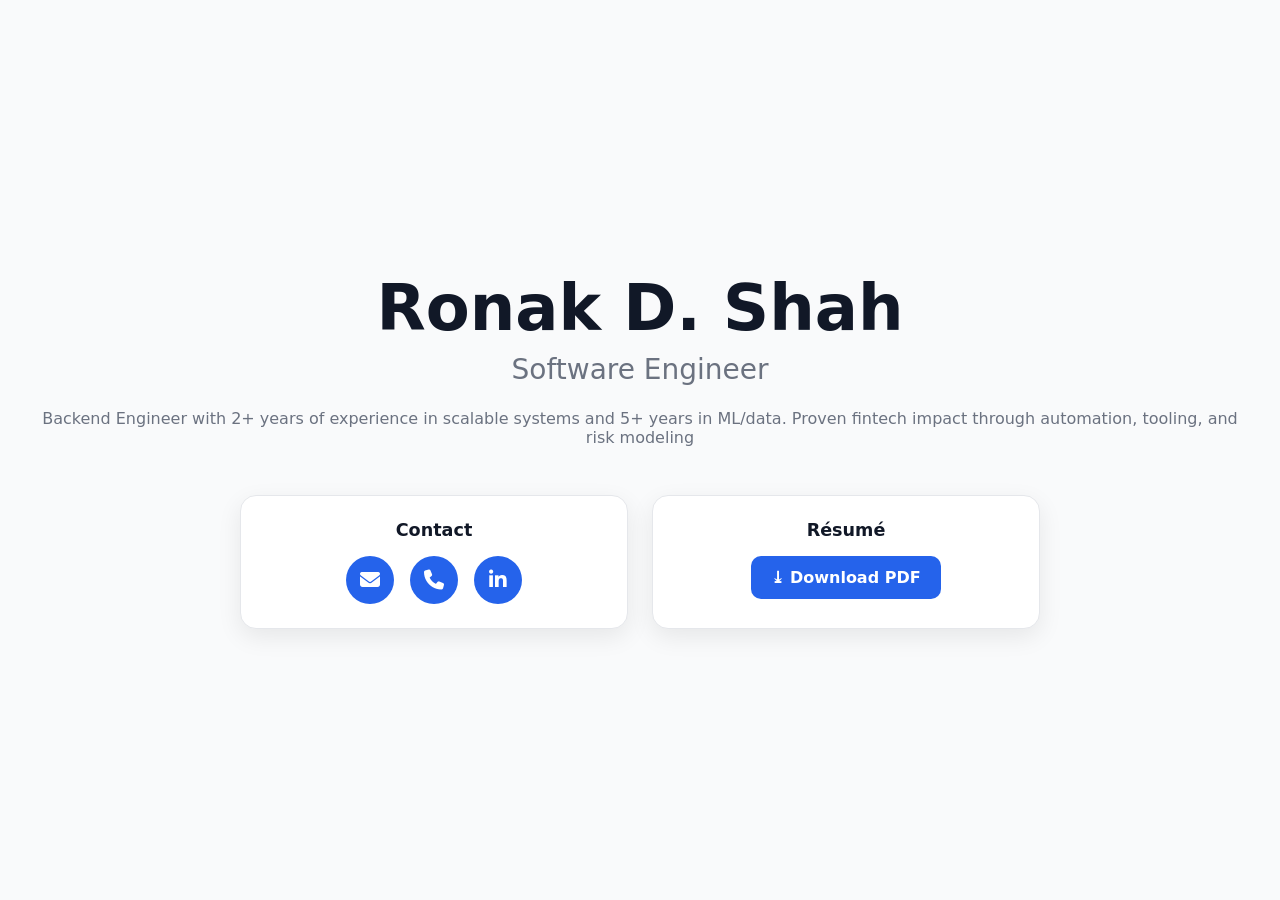
==== index.html @ 177dc6f0 "using google doc link" ====
<!doctype html>
<html lang="en">

<head>
  <meta charset="utf-8" />
  <meta name="viewport" content="width=device-width, initial-scale=1" />
  <title>Resume Splash</title>
  <style>
    :root {
      --bg: #f9fafb;
      --card: #ffffff;
      --text: #111827;
      --muted: #6b7280;
      --accent: #2563eb;
      --shadow: 0 8px 24px rgba(0, 0, 0, 0.08);
      --radius: 16px;
    }

    * {
      box-sizing: border-box;
    }

    html,
    body {
      margin: 0;
      height: 100%;
      font-family: system-ui, -apple-system, Segoe UI, Roboto, Helvetica, Arial, sans-serif;
      color: var(--text);
      background: var(--bg);
    }

    /* HERO SECTION */
    .hero {
      min-height: 100vh;
      display: flex;
      flex-direction: column;
      justify-content: center;
      align-items: center;
      text-align: center;
      padding: 2rem;
      gap: 2rem;
    }

    .hero h1 {
      font-size: clamp(2.5rem, 6vw, 4rem);
      font-weight: 700;
      margin: 0;
    }

    .hero h2 {
      font-size: clamp(1.25rem, 3vw, 1.75rem);
      font-weight: 500;
      color: var(--muted);
      margin-top: 0.5rem;
    }

    .hero p {
      margin-top: 1rem;
      color: var(--muted);
      font-size: 1rem;
    }

    /* BUTTONS ROW */
    .buttons {
      display: flex;
      gap: 1rem;
      flex-wrap: wrap;
      justify-content: center;
    }

    .button {
      display: inline-block;
      padding: 0.75rem 1.25rem;
      border: 2px solid var(--accent);
      border-radius: 12px;
      text-decoration: none;
      color: var(--accent);
      font-weight: 600;
      transition: all 0.2s ease;
    }

    .button:hover {
      background: var(--accent);
      color: #fff;
      transform: translateY(-2px);
      box-shadow: var(--shadow);
    }

    /* CONTACT + RESUME BOXES */
    .bottom-row {
      display: flex;
      flex-wrap: wrap;
      justify-content: center;
      gap: 1.5rem;
      max-width: 800px;
      width: 100%;
    }

    .card {
      background: var(--card);
      border: 1px solid #e5e7eb;
      border-radius: var(--radius);
      box-shadow: var(--shadow);
      padding: 1.5rem 2rem;
      flex: 1 1 300px;
      text-align: left;
    }

    .card h3 {
      margin-top: 0;
      font-size: 1.1rem;
    }

    .list {
      list-style: none;
      padding: 0;
      margin: 0;
    }

    .list li {
      margin: 0.5rem 0;
      color: var(--text);
    }

    .btn {
      display: inline-block;
      padding: 0.75rem 1.25rem;
      border-radius: 10px;
      background: var(--accent);
      color: #fff;
      font-weight: 600;
      text-decoration: none;
      text-align: center;
      transition: opacity 0.2s ease;
    }

    .btn:hover {
      opacity: 0.9;
    }

    .card {
      background: var(--card);
      border: 1px solid #e5e7eb;
      border-radius: var(--radius);
      box-shadow: var(--shadow);
      padding: 1.5rem 2rem;
      flex: 1 1 300px;
      text-align: left;
    }

    .card h3 {
      margin-top: 0;
      font-size: 1.1rem;
      margin-bottom: 1rem;
    }

    /* icon row */
    .contact-icons {
      display: flex;
      gap: 1rem;
      align-items: center;
      justify-content: center;
      flex-wrap: wrap;
    }

    .icon-circle {
      display: inline-flex;
      align-items: center;
      justify-content: center;
      width: 48px;
      height: 48px;
      border-radius: 50%;
      background: var(--accent);
      color: #fff;
      font-size: 1.25rem;
      text-decoration: none;
      transition: transform 0.2s ease, opacity 0.2s ease;
    }

    .icon-circle:hover {
      transform: translateY(-2px);
      opacity: 0.9;
    }
  </style>
  <link rel="stylesheet" href="https://cdnjs.cloudflare.com/ajax/libs/font-awesome/6.5.0/css/all.min.css" />

</head>

<body>
  <main class="hero">
    <!-- Name and Title -->
    <div>
      <h1>Ronak D. Shah</h1>
      <h2>Software Engineer</h2>
      <p>Backend Engineer with 2+ years of experience in scalable systems and 5+ years in ML/data. Proven fintech impact
        through automation, tooling, and risk modeling</p>
    </div>

    <!-- Contact + Resume inline -->
    <div class="bottom-row">
      <div class="card" style="text-align:center;">
        <h3>Contact</h3>
        <div class="contact-icons">
          <a href="mailto:ronakshah@duck.com" class="icon-circle" aria-label="Email">
            <i class="fas fa-envelope"></i>
          </a>
          <a href="tel:+14124471666" class="icon-circle" aria-label="Phone">
            <i class="fas fa-phone"></i>
          </a>
          <a href="https://linkedin.com/in/ronakshah52" class="icon-circle" aria-label="LinkedIn" target="_blank"
            rel="noreferrer">
            <i class="fab fa-linkedin-in"></i>
          </a>
        </div>
      </div>


      <div class="card" style="text-align:center;">
        <h3>Résumé</h3>
        <a href="https://docs.google.com/document/d/197DAX5WGEuxg_LhS0zu-SNIySroV_QUOS5OTQTbow-k/export?format=pdf" class="btn" download="Ro_Resume.pdf">⤓ Download PDF</a>
      </div>
    </div>
  </main>
</body>

</html>
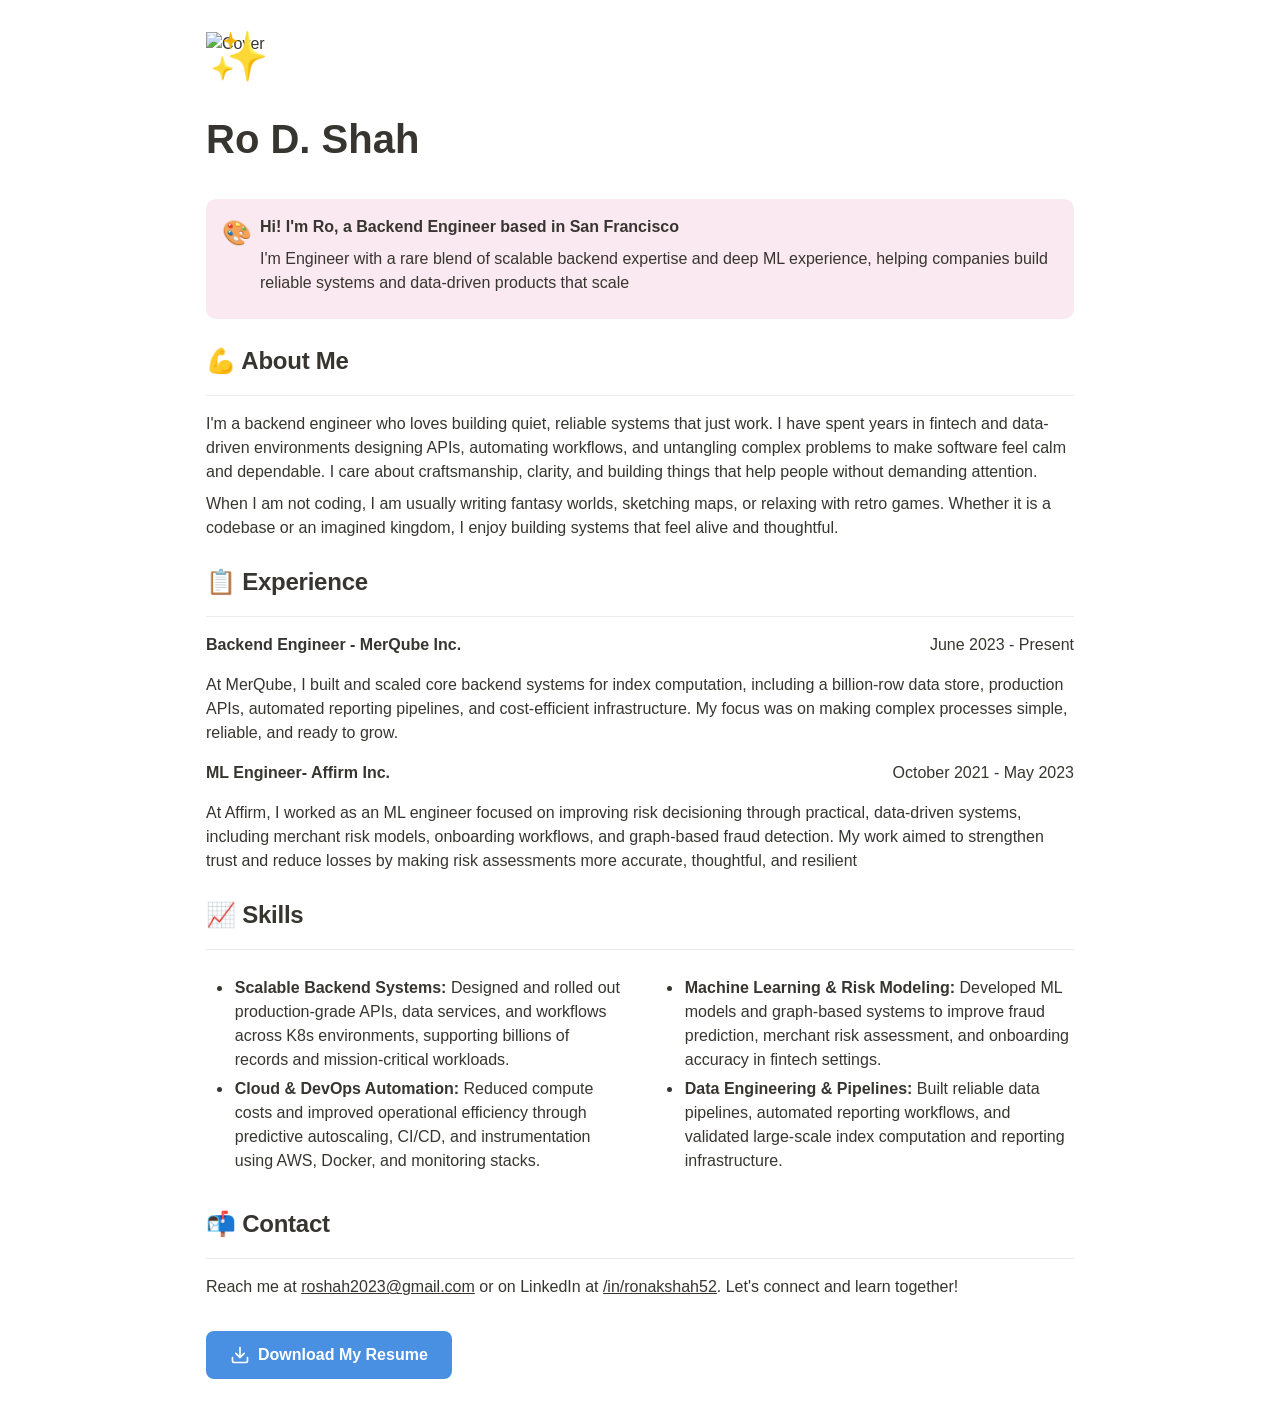
==== commit 489f9410: "update to portfolio website" ====
--- a/index.html
+++ b/index.html
@@ -1,226 +1,236 @@
-<!doctype html>
+<!DOCTYPE html>
 <html lang="en">
-
 <head>
-  <meta charset="utf-8" />
-  <meta name="viewport" content="width=device-width, initial-scale=1" />
-  <title>Resume Splash</title>
-  <style>
-    :root {
-      --bg: #f9fafb;
-      --card: #ffffff;
-      --text: #111827;
-      --muted: #6b7280;
-      --accent: #2563eb;
-      --shadow: 0 8px 24px rgba(0, 0, 0, 0.08);
-      --radius: 16px;
-    }
-
-    * {
-      box-sizing: border-box;
-    }
-
-    html,
-    body {
-      margin: 0;
-      height: 100%;
-      font-family: system-ui, -apple-system, Segoe UI, Roboto, Helvetica, Arial, sans-serif;
-      color: var(--text);
-      background: var(--bg);
-    }
-
-    /* HERO SECTION */
-    .hero {
-      min-height: 100vh;
-      display: flex;
-      flex-direction: column;
-      justify-content: center;
-      align-items: center;
-      text-align: center;
-      padding: 2rem;
-      gap: 2rem;
-    }
-
-    .hero h1 {
-      font-size: clamp(2.5rem, 6vw, 4rem);
-      font-weight: 700;
-      margin: 0;
-    }
-
-    .hero h2 {
-      font-size: clamp(1.25rem, 3vw, 1.75rem);
-      font-weight: 500;
-      color: var(--muted);
-      margin-top: 0.5rem;
-    }
-
-    .hero p {
-      margin-top: 1rem;
-      color: var(--muted);
-      font-size: 1rem;
-    }
-
-    /* BUTTONS ROW */
-    .buttons {
-      display: flex;
-      gap: 1rem;
-      flex-wrap: wrap;
-      justify-content: center;
-    }
-
-    .button {
-      display: inline-block;
-      padding: 0.75rem 1.25rem;
-      border: 2px solid var(--accent);
-      border-radius: 12px;
-      text-decoration: none;
-      color: var(--accent);
-      font-weight: 600;
-      transition: all 0.2s ease;
-    }
-
-    .button:hover {
-      background: var(--accent);
-      color: #fff;
-      transform: translateY(-2px);
-      box-shadow: var(--shadow);
-    }
-
-    /* CONTACT + RESUME BOXES */
-    .bottom-row {
-      display: flex;
-      flex-wrap: wrap;
-      justify-content: center;
-      gap: 1.5rem;
-      max-width: 800px;
-      width: 100%;
-    }
-
-    .card {
-      background: var(--card);
-      border: 1px solid #e5e7eb;
-      border-radius: var(--radius);
-      box-shadow: var(--shadow);
-      padding: 1.5rem 2rem;
-      flex: 1 1 300px;
-      text-align: left;
-    }
-
-    .card h3 {
-      margin-top: 0;
-      font-size: 1.1rem;
-    }
-
-    .list {
-      list-style: none;
-      padding: 0;
-      margin: 0;
-    }
-
-    .list li {
-      margin: 0.5rem 0;
-      color: var(--text);
-    }
-
-    .btn {
-      display: inline-block;
-      padding: 0.75rem 1.25rem;
-      border-radius: 10px;
-      background: var(--accent);
-      color: #fff;
-      font-weight: 600;
-      text-decoration: none;
-      text-align: center;
-      transition: opacity 0.2s ease;
-    }
-
-    .btn:hover {
-      opacity: 0.9;
-    }
-
-    .card {
-      background: var(--card);
-      border: 1px solid #e5e7eb;
-      border-radius: var(--radius);
-      box-shadow: var(--shadow);
-      padding: 1.5rem 2rem;
-      flex: 1 1 300px;
-      text-align: left;
-    }
-
-    .card h3 {
-      margin-top: 0;
-      font-size: 1.1rem;
-      margin-bottom: 1rem;
-    }
-
-    /* icon row */
-    .contact-icons {
-      display: flex;
-      gap: 1rem;
-      align-items: center;
-      justify-content: center;
-      flex-wrap: wrap;
-    }
-
-    .icon-circle {
-      display: inline-flex;
-      align-items: center;
-      justify-content: center;
-      width: 48px;
-      height: 48px;
-      border-radius: 50%;
-      background: var(--accent);
-      color: #fff;
-      font-size: 1.25rem;
-      text-decoration: none;
-      transition: transform 0.2s ease, opacity 0.2s ease;
-    }
-
-    .icon-circle:hover {
-      transform: translateY(-2px);
-      opacity: 0.9;
-    }
-  </style>
-  <link rel="stylesheet" href="https://cdnjs.cloudflare.com/ajax/libs/font-awesome/6.5.0/css/all.min.css" />
-
+    <meta charset="utf-8">
+    <meta name="viewport" content="width=device-width, initial-scale=1.0">
+    <title>Ronak D. Shah</title>
+    <style>
+        * {
+            box-sizing: border-box;
+            margin: 0;
+            padding: 0;
+        }
+
+        body {
+            font-family: ui-sans-serif, -apple-system, BlinkMacSystemFont, "Segoe UI", Arial, sans-serif;
+            line-height: 1.5;
+            color: rgb(55, 53, 47);
+            max-width: 900px;
+            margin: 2em auto;
+            padding: 0 1em;
+        }
+
+        .cover-image {
+            width: 100%;
+            max-height: 30vh;
+            object-fit: cover;
+            object-position: center 50%;
+        }
+
+        .header-icon {
+            font-size: 3rem;
+            margin: -0.72em 0 1rem 0.07em;
+        }
+
+        h1 {
+            font-size: 2.5rem;
+            font-weight: 700;
+            margin-bottom: 0.75em;
+        }
+
+        h2 {
+            font-size: 1.5rem;
+            font-weight: 600;
+            margin-top: 1.5rem;
+            letter-spacing: -0.01em;
+        }
+
+        p {
+            margin: 0.5em 0;
+        }
+
+        a {
+            color: inherit;
+            text-decoration: underline;
+        }
+
+        hr {
+            border: none;
+            border-bottom: 1px solid rgba(55, 53, 47, 0.09);
+            margin: 1em 0;
+        }
+
+        .callout {
+            border-radius: 10px;
+            padding: 1rem;
+            display: flex;
+            gap: 0.5rem;
+            margin: 1.25em 0;
+        }
+
+        .callout-icon {
+            font-size: 1.5em;
+            flex-shrink: 0;
+        }
+
+        .callout-content {
+            flex: 1;
+        }
+
+        .callout-pink {
+            background: rgba(250, 233, 241, 1);
+        }
+
+        .callout-default {
+            background: rgba(240, 239, 237, 1);
+        }
+
+        .download-btn {
+            display: inline-flex;
+            align-items: center;
+            gap: 0.5rem;
+            background: #4A90E2;
+            color: white;
+            padding: 0.75rem 1.5rem;
+            border-radius: 8px;
+            text-decoration: none;
+            font-weight: 600;
+            transition: background 0.2s;
+        }
+
+        .download-btn:hover {
+            background: #357ABD;
+        }
+
+        .download-btn svg {
+            width: 20px;
+            height: 20px;
+        }
+
+        .columns {
+            display: flex;
+            gap: 2em;
+            margin: 1em 0;
+            align-items: baseline;
+        }
+
+        .column {
+            flex: 1;
+            min-width: 0;
+        }
+
+        .column-60 {
+            flex: 0 0 60%;
+        }
+
+        .column-40 {
+            flex: 0 0 calc(40% - 2em);
+        }
+
+        .date-column {
+            text-align: right;
+        }
+
+        ul {
+            padding-left: 1.7em;
+            margin: 0.6em 0;
+        }
+
+        li {
+            padding-left: 0.1em;
+            margin: 0.3em 0;
+        }
+
+        strong {
+            font-weight: 600;
+        }
+
+        @media (max-width: 768px) {
+            .columns {
+                flex-direction: column;
+                gap: 0.5em;
+            }
+
+            .column-60, .column-40 {
+                flex: 1;
+            }
+        }
+    </style>
 </head>
-
 <body>
-  <main class="hero">
-    <!-- Name and Title -->
-    <div>
-      <h1>Ronak D. Shah</h1>
-      <h2>Software Engineer</h2>
-      <p>Backend Engineer with 2+ years of experience in scalable systems and 5+ years in ML/data. Proven fintech impact
-        through automation, tooling, and risk modeling</p>
-    </div>
-
-    <!-- Contact + Resume inline -->
-    <div class="bottom-row">
-      <div class="card" style="text-align:center;">
-        <h3>Contact</h3>
-        <div class="contact-icons">
-          <a href="mailto:ronakshah@duck.com" class="icon-circle" aria-label="Email">
-            <i class="fas fa-envelope"></i>
-          </a>
-          <a href="tel:+14124471666" class="icon-circle" aria-label="Phone">
-            <i class="fas fa-phone"></i>
-          </a>
-          <a href="https://linkedin.com/in/ronakshah52" class="icon-circle" aria-label="LinkedIn" target="_blank"
-            rel="noreferrer">
-            <i class="fab fa-linkedin-in"></i>
-          </a>
-        </div>
-      </div>
-
-
-      <div class="card" style="text-align:center;">
-        <h3>Résumé</h3>
-        <a href="https://docs.google.com/document/d/197DAX5WGEuxg_LhS0zu-SNIySroV_QUOS5OTQTbow-k/export?format=pdf" class="btn" download="Ro_Resume.pdf">⤓ Download PDF</a>
-      </div>
-    </div>
-  </main>
+    <header>
+        <img class="cover-image" src="https://images.unsplash.com/photo-1639066648921-82d4500abf1a?ixlib=rb-4.1.0&q=85&fm=jpg&crop=entropy&cs=srgb" alt="Cover">
+        <div class="header-icon">✨</div>
+        <h1>Ro D. Shah</h1>
+    </header>
+
+    <main>
+        <div class="callout callout-pink">
+            <div class="callout-icon">🎨</div>
+            <div class="callout-content">
+                <strong>Hi! I'm Ro, a Backend Engineer based in San Francisco</strong>
+                <p>I'm Engineer with a rare blend of scalable backend expertise and deep ML experience, helping companies build reliable systems and data-driven products that scale</p>
+            </div>
+        </div>
+
+        <h2>💪 About Me</h2>
+        <hr>
+        <p>I'm a backend engineer who loves building quiet, reliable systems that just work. I have spent years in fintech and data-driven environments designing APIs, automating workflows, and untangling complex problems to make software feel calm and dependable. I care about craftsmanship, clarity, and building things that help people without demanding attention.</p>
+        <p>When I am not coding, I am usually writing fantasy worlds, sketching maps, or relaxing with retro games. Whether it is a codebase or an imagined kingdom, I enjoy building systems that feel alive and thoughtful.</p>
+
+        <h2>📋 Experience</h2>
+        <hr>
+        <div class="columns">
+            <div class="column-60">
+                <strong>Backend Engineer - MerQube Inc.</strong>
+            </div>
+            <div class="column-40 date-column">
+                June 2023 - Present
+            </div>
+        </div>
+        <p>At MerQube, I built and scaled core backend systems for index computation, including a billion-row data store, production APIs, automated reporting pipelines, and cost-efficient infrastructure. My focus was on making complex processes simple, reliable, and ready to grow.</p>
+
+        <div class="columns">
+            <div class="column-60">
+                <strong>ML Engineer- Affirm Inc.</strong>
+            </div>
+            <div class="column-40 date-column">
+                October 2021 - May 2023
+            </div>
+        </div>
+        <p>At Affirm, I worked as an ML engineer focused on improving risk decisioning through practical, data-driven systems, including merchant risk models, onboarding workflows, and graph-based fraud detection. My work aimed to strengthen trust and reduce losses by making risk assessments more accurate, thoughtful, and resilient</p>
+
+        <h2>📈 Skills</h2>
+        <hr>
+        <div class="columns">
+            <div class="column">
+                <ul>
+                    <li><strong>Scalable Backend Systems:</strong> Designed and rolled out production-grade APIs, data services, and workflows across K8s environments, supporting billions of records and mission-critical workloads.</li>
+                    <li><strong>Cloud & DevOps Automation:</strong> Reduced compute costs and improved operational efficiency through predictive autoscaling, CI/CD, and instrumentation using AWS, Docker, and monitoring stacks.</li>
+                </ul>
+            </div>
+            <div class="column">
+                <ul>
+                    <li><strong>Machine Learning & Risk Modeling:</strong> Developed ML models and graph-based systems to improve fraud prediction, merchant risk assessment, and onboarding accuracy in fintech settings.</li>
+                    <li><strong>Data Engineering & Pipelines:</strong> Built reliable data pipelines, automated reporting workflows, and validated large-scale index computation and reporting infrastructure.</li>
+                </ul>
+            </div>
+        </div>
+
+        <h2>📬 Contact</h2>
+        <hr>
+        <p>Reach me at <a href="mailto:roshah2023@gmail.com">roshah2023@gmail.com</a> or on LinkedIn at <a href="http://www.linkedin.com/in/ronakshah52">/in/ronakshah52</a>. Let's connect and learn together!</p>
+
+        <div style="margin-top: 2em;">
+            <a href="https://docs.google.com/document/d/197DAX5WGEuxg_LhS0zu-SNIySroV_QUOS5OTQTbow-k/export?format=pdf" class="download-btn">
+                <svg viewBox="0 0 24 24" fill="none" stroke="currentColor" stroke-width="2" stroke-linecap="round" stroke-linejoin="round">
+                    <path d="M21 15v4a2 2 0 0 1-2 2H5a2 2 0 0 1-2-2v-4"></path>
+                    <polyline points="7 10 12 15 17 10"></polyline>
+                    <line x1="12" y1="15" x2="12" y2="3"></line>
+                </svg>
+                Download My Resume
+            </a>
+        </div>
+    </main>
 </body>
-
-</html>+</html>
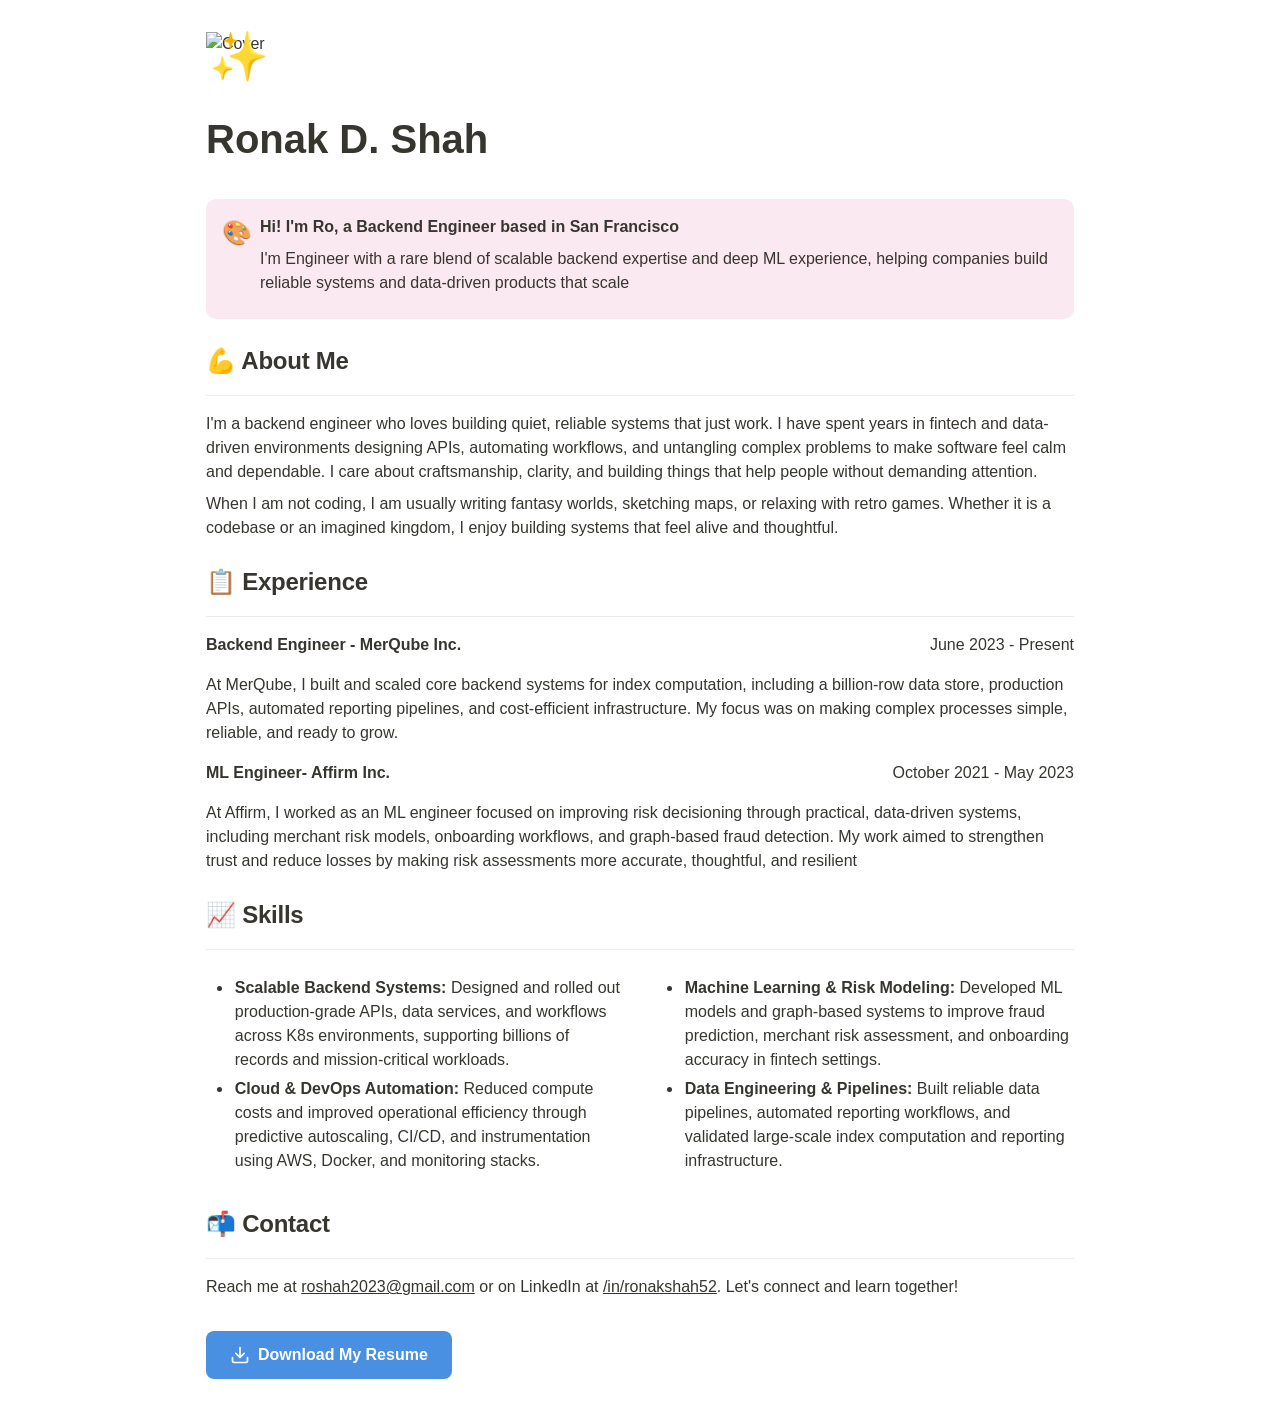
==== commit 9b1c1881: "fixing name" ====
--- a/index.html
+++ b/index.html
@@ -161,7 +161,7 @@
     <header>
         <img class="cover-image" src="https://images.unsplash.com/photo-1639066648921-82d4500abf1a?ixlib=rb-4.1.0&q=85&fm=jpg&crop=entropy&cs=srgb" alt="Cover">
         <div class="header-icon">✨</div>
-        <h1>Ro D. Shah</h1>
+        <h1>Ronak D. Shah</h1>
     </header>
 
     <main>
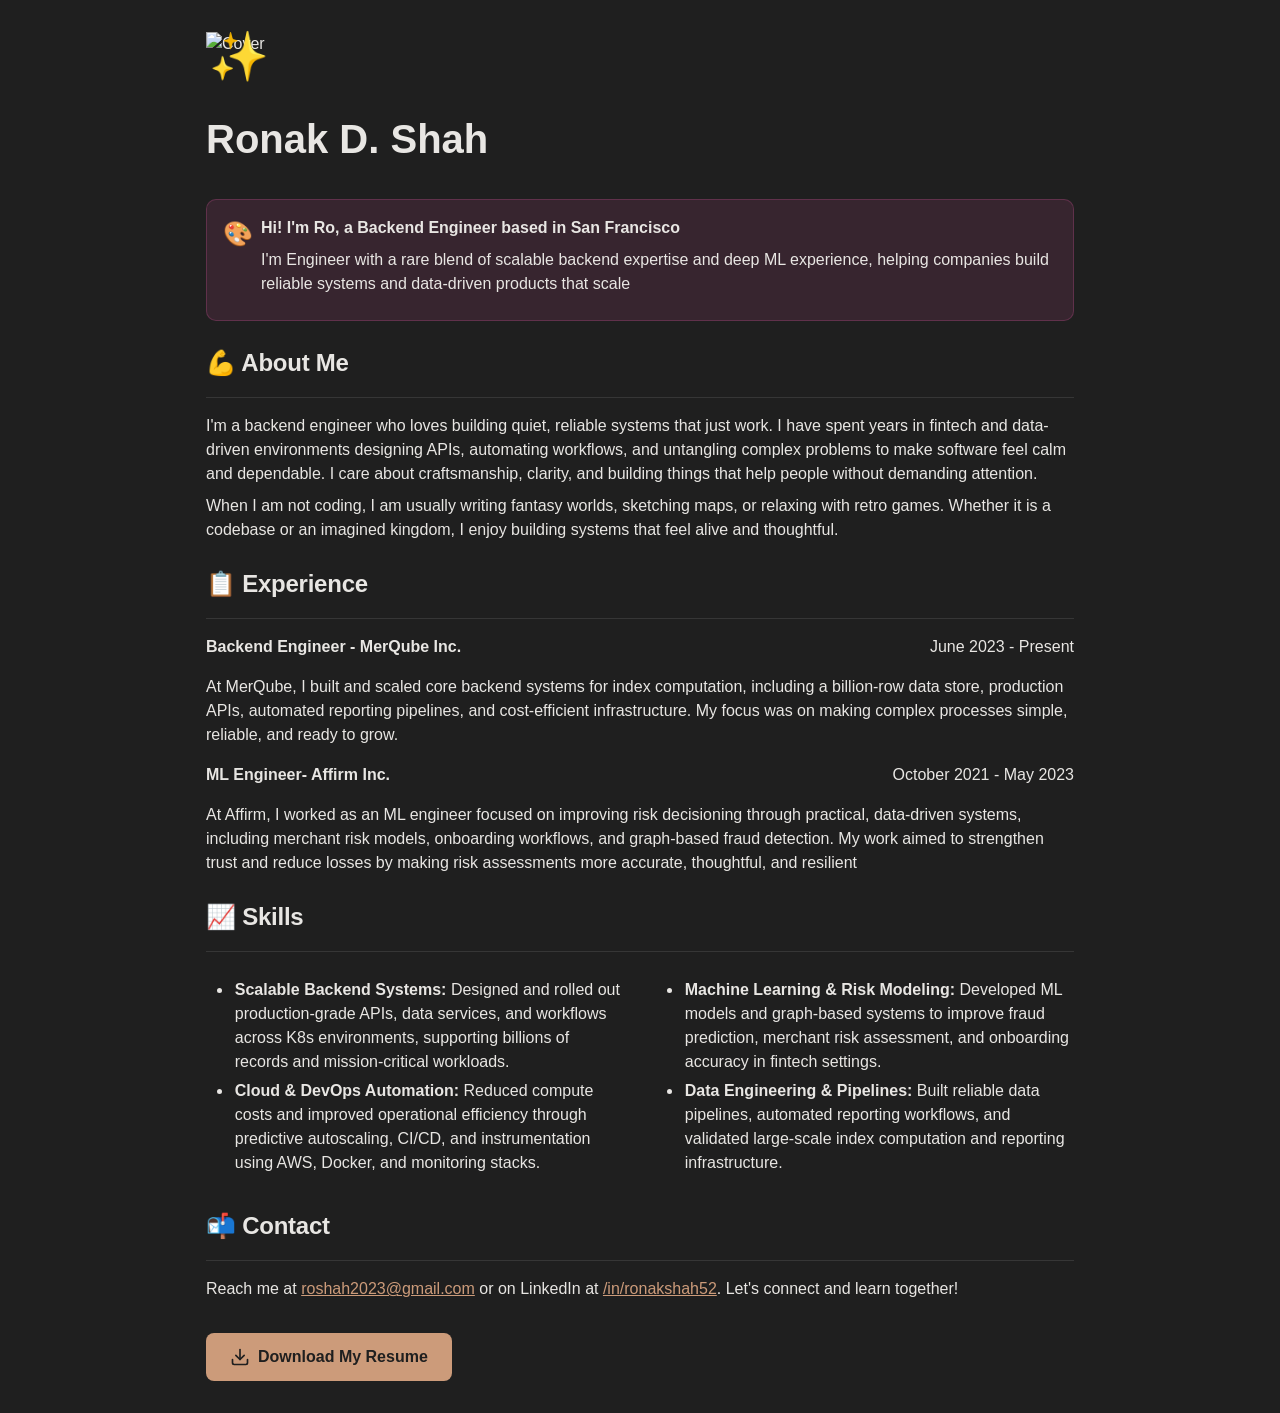
==== commit 63bed8fb: "dark mode" ====
--- a/index.html
+++ b/index.html
@@ -14,7 +14,8 @@
         body {
             font-family: ui-sans-serif, -apple-system, BlinkMacSystemFont, "Segoe UI", Arial, sans-serif;
             line-height: 1.5;
-            color: rgb(55, 53, 47);
+            color: #E8E6E3;
+            background: #1F1F1F;
             max-width: 900px;
             margin: 2em auto;
             padding: 0 1em;
@@ -50,13 +51,17 @@
         }
 
         a {
-            color: inherit;
+            color: #CC9B7A;
             text-decoration: underline;
+        }
+
+        a:hover {
+            color: #D4A882;
         }
 
         hr {
             border: none;
-            border-bottom: 1px solid rgba(55, 53, 47, 0.09);
+            border-bottom: 1px solid rgba(255, 255, 255, 0.1);
             margin: 1em 0;
         }
 
@@ -78,19 +83,21 @@
         }
 
         .callout-pink {
-            background: rgba(250, 233, 241, 1);
+            background: rgba(193, 76, 138, 0.15);
+            border: 1px solid rgba(193, 76, 138, 0.3);
         }
 
         .callout-default {
-            background: rgba(240, 239, 237, 1);
+            background: rgba(255, 255, 255, 0.05);
+            border: 1px solid rgba(255, 255, 255, 0.1);
         }
 
         .download-btn {
             display: inline-flex;
             align-items: center;
             gap: 0.5rem;
-            background: #4A90E2;
-            color: white;
+            background: #CC9B7A;
+            color: #1F1F1F;
             padding: 0.75rem 1.5rem;
             border-radius: 8px;
             text-decoration: none;
@@ -99,7 +106,8 @@
         }
 
         .download-btn:hover {
-            background: #357ABD;
+            background: #D4A882;
+            color: #1F1F1F;
         }
 
         .download-btn svg {
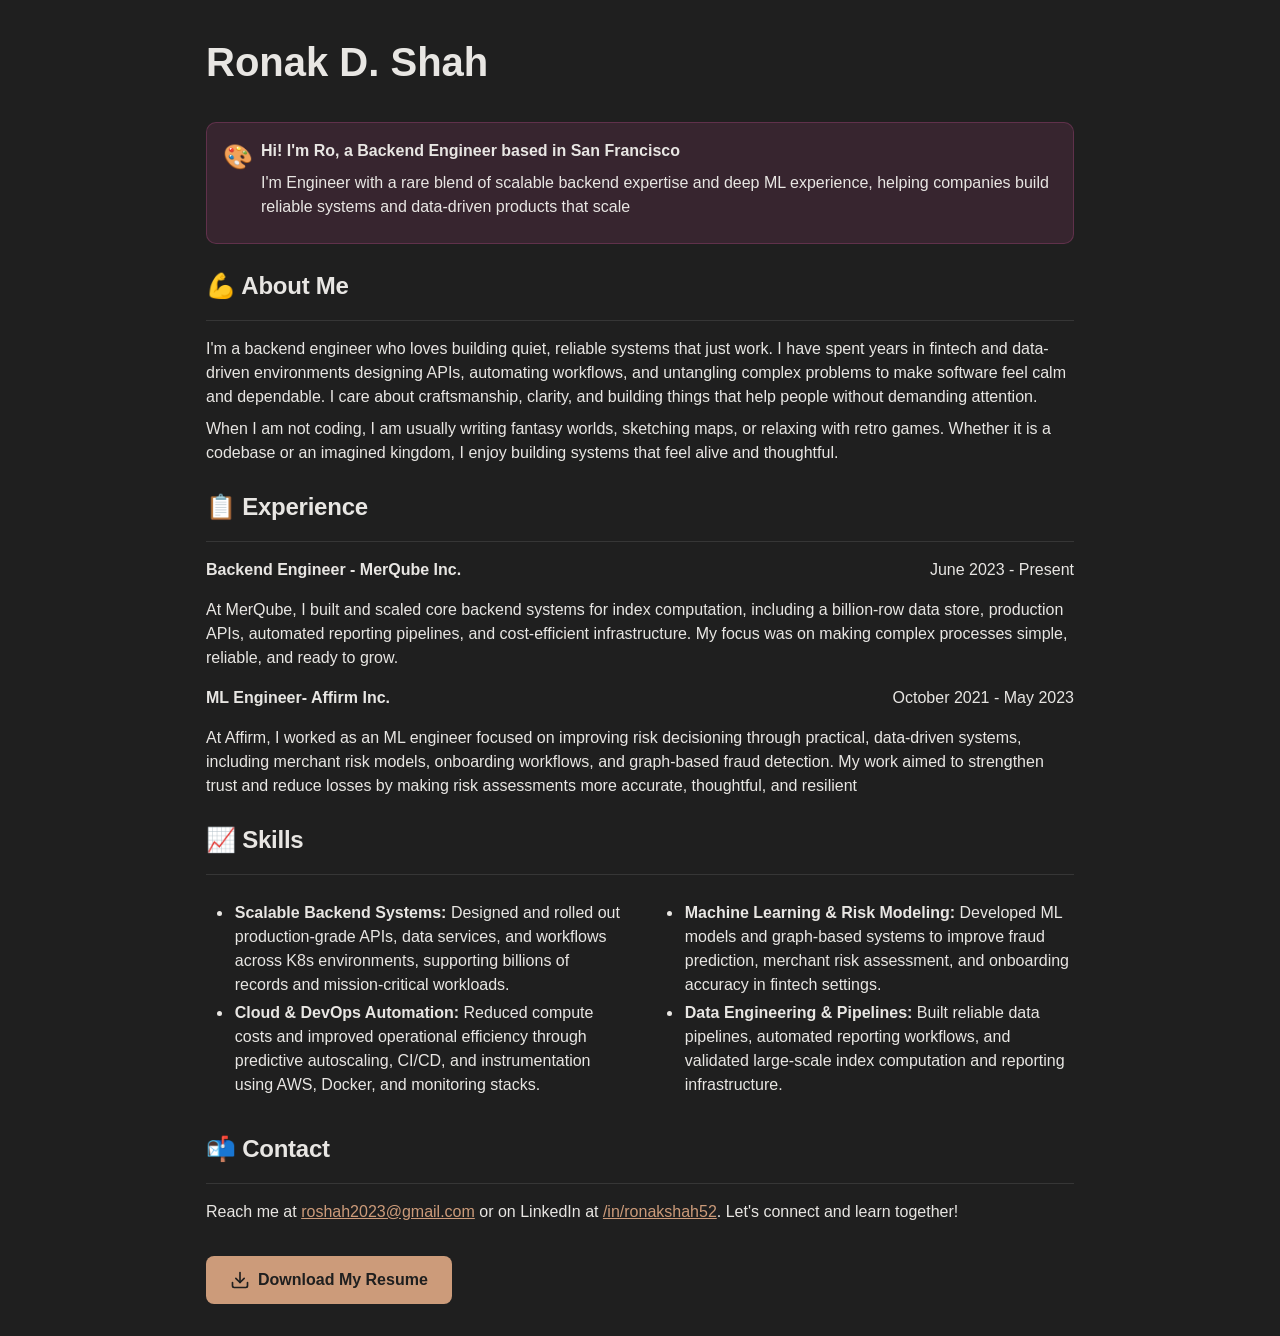
==== commit 6f23fdc2: "removing cover. because gross" ====
--- a/index.html
+++ b/index.html
@@ -167,8 +167,6 @@
 </head>
 <body>
     <header>
-        <img class="cover-image" src="https://images.unsplash.com/photo-1639066648921-82d4500abf1a?ixlib=rb-4.1.0&q=85&fm=jpg&crop=entropy&cs=srgb" alt="Cover">
-        <div class="header-icon">✨</div>
         <h1>Ronak D. Shah</h1>
     </header>
 
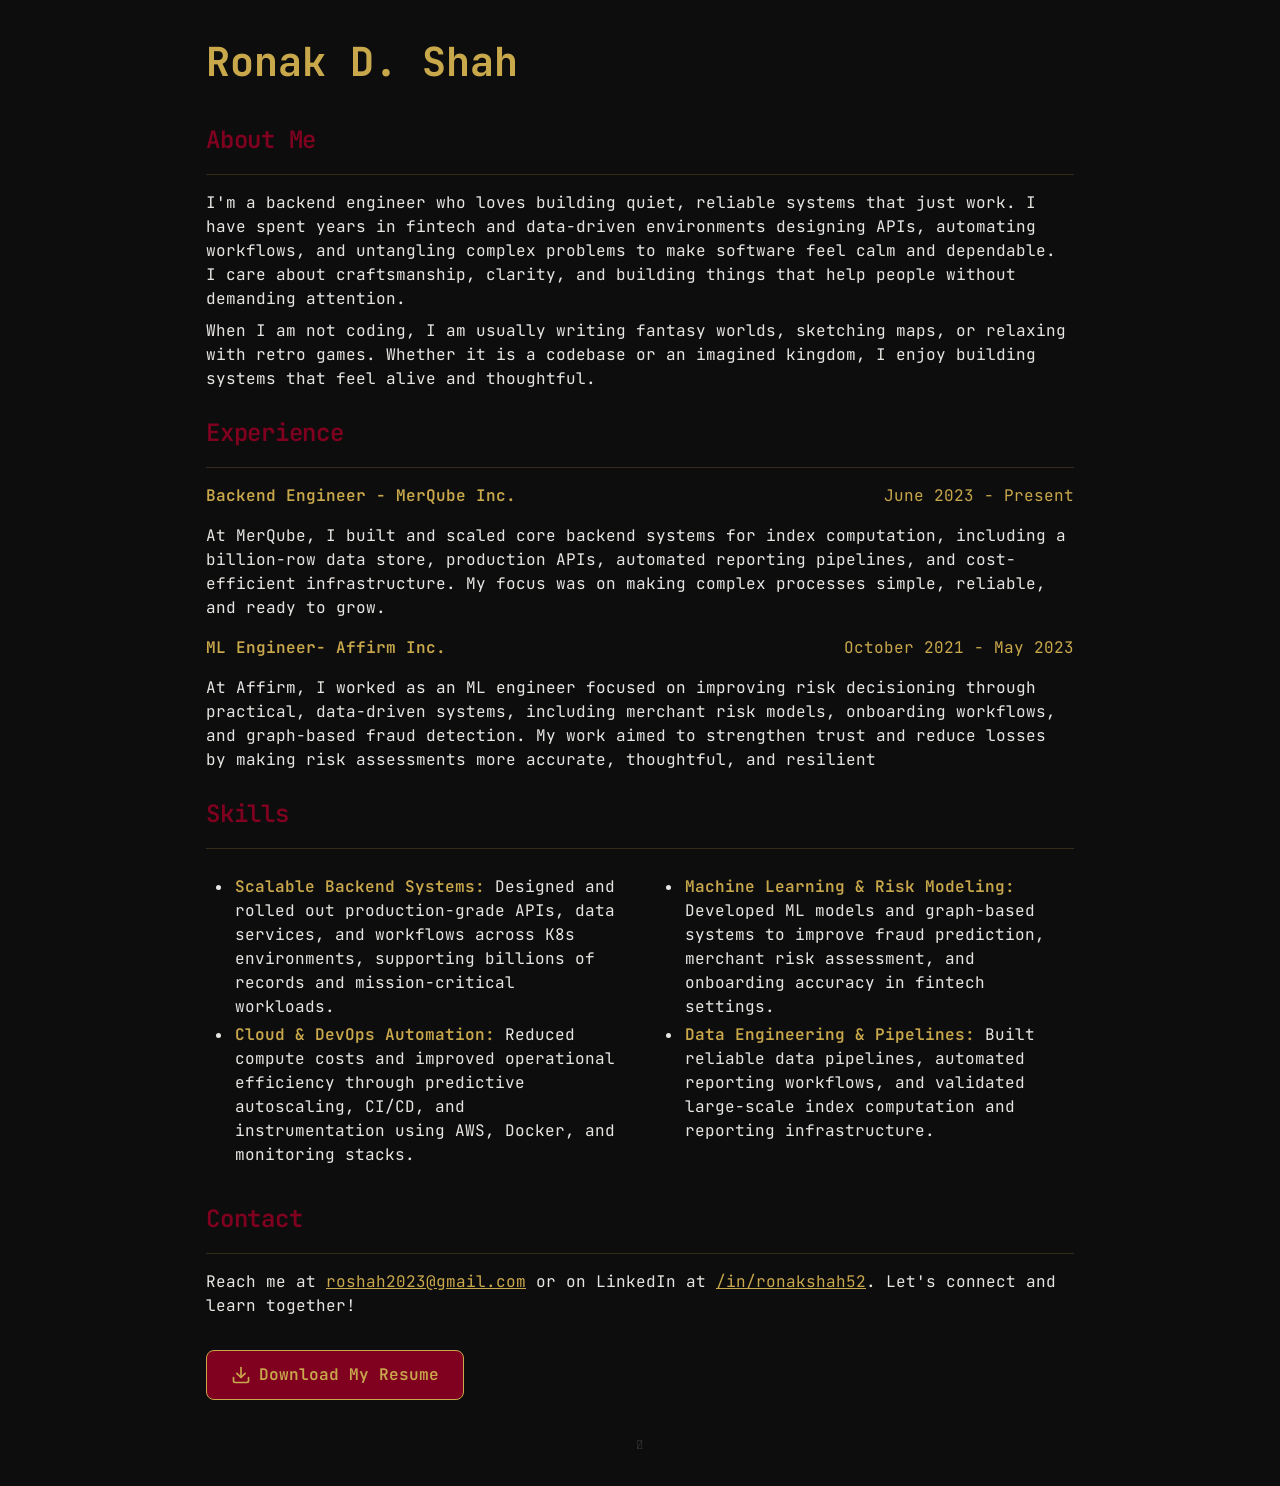
==== commit bb1b109d: "color scheme." ====
--- a/index.html
+++ b/index.html
@@ -4,6 +4,7 @@
     <meta charset="utf-8">
     <meta name="viewport" content="width=device-width, initial-scale=1.0">
     <title>Ronak D. Shah</title>
+    <link href="https://fonts.googleapis.com/css2?family=JetBrains+Mono:wght@400;600;700&display=swap" rel="stylesheet">
     <style>
         * {
             box-sizing: border-box;
@@ -12,10 +13,10 @@
         }
 
         body {
-            font-family: ui-sans-serif, -apple-system, BlinkMacSystemFont, "Segoe UI", Arial, sans-serif;
+            font-family: 'JetBrains Mono', monospace;
             line-height: 1.5;
             color: #E8E6E3;
-            background: #1F1F1F;
+            background: #0D0D0D;
             max-width: 900px;
             margin: 2em auto;
             padding: 0 1em;
@@ -37,6 +38,7 @@
             font-size: 2.5rem;
             font-weight: 700;
             margin-bottom: 0.75em;
+            color: #C9A84C;
         }
 
         h2 {
@@ -44,6 +46,7 @@
             font-weight: 600;
             margin-top: 1.5rem;
             letter-spacing: -0.01em;
+            color: #800020;
         }
 
         p {
@@ -51,63 +54,37 @@
         }
 
         a {
-            color: #CC9B7A;
+            color: #C9A84C;
             text-decoration: underline;
         }
 
         a:hover {
-            color: #D4A882;
+            color: #e0be6a;
         }
 
         hr {
             border: none;
-            border-bottom: 1px solid rgba(255, 255, 255, 0.1);
+            border-bottom: 1px solid rgba(201, 168, 76, 0.2);
             margin: 1em 0;
-        }
-
-        .callout {
-            border-radius: 10px;
-            padding: 1rem;
-            display: flex;
-            gap: 0.5rem;
-            margin: 1.25em 0;
-        }
-
-        .callout-icon {
-            font-size: 1.5em;
-            flex-shrink: 0;
-        }
-
-        .callout-content {
-            flex: 1;
-        }
-
-        .callout-pink {
-            background: rgba(193, 76, 138, 0.15);
-            border: 1px solid rgba(193, 76, 138, 0.3);
-        }
-
-        .callout-default {
-            background: rgba(255, 255, 255, 0.05);
-            border: 1px solid rgba(255, 255, 255, 0.1);
         }
 
         .download-btn {
             display: inline-flex;
             align-items: center;
             gap: 0.5rem;
-            background: #CC9B7A;
-            color: #1F1F1F;
+            background: #800020;
+            color: #C9A84C;
             padding: 0.75rem 1.5rem;
             border-radius: 8px;
             text-decoration: none;
             font-weight: 600;
             transition: background 0.2s;
+            border: 1px solid #C9A84C;
         }
 
         .download-btn:hover {
-            background: #D4A882;
-            color: #1F1F1F;
+            background: #a0002a;
+            color: #e0be6a;
         }
 
         .download-btn svg {
@@ -137,6 +114,7 @@
 
         .date-column {
             text-align: right;
+            color: #C9A84C;
         }
 
         ul {
@@ -151,6 +129,7 @@
 
         strong {
             font-weight: 600;
+            color: #C9A84C;
         }
 
         @media (max-width: 768px) {
@@ -171,20 +150,12 @@
     </header>
 
     <main>
-        <div class="callout callout-pink">
-            <div class="callout-icon">🎨</div>
-            <div class="callout-content">
-                <strong>Hi! I'm Ro, a Backend Engineer based in San Francisco</strong>
-                <p>I'm Engineer with a rare blend of scalable backend expertise and deep ML experience, helping companies build reliable systems and data-driven products that scale</p>
-            </div>
-        </div>
-
-        <h2>💪 About Me</h2>
+        <h2>About Me</h2>
         <hr>
         <p>I'm a backend engineer who loves building quiet, reliable systems that just work. I have spent years in fintech and data-driven environments designing APIs, automating workflows, and untangling complex problems to make software feel calm and dependable. I care about craftsmanship, clarity, and building things that help people without demanding attention.</p>
         <p>When I am not coding, I am usually writing fantasy worlds, sketching maps, or relaxing with retro games. Whether it is a codebase or an imagined kingdom, I enjoy building systems that feel alive and thoughtful.</p>
 
-        <h2>📋 Experience</h2>
+        <h2>Experience</h2>
         <hr>
         <div class="columns">
             <div class="column-60">
@@ -206,7 +177,7 @@
         </div>
         <p>At Affirm, I worked as an ML engineer focused on improving risk decisioning through practical, data-driven systems, including merchant risk models, onboarding workflows, and graph-based fraud detection. My work aimed to strengthen trust and reduce losses by making risk assessments more accurate, thoughtful, and resilient</p>
 
-        <h2>📈 Skills</h2>
+        <h2>Skills</h2>
         <hr>
         <div class="columns">
             <div class="column">
@@ -223,12 +194,12 @@
             </div>
         </div>
 
-        <h2>📬 Contact</h2>
+        <h2>Contact</h2>
         <hr>
         <p>Reach me at <a href="mailto:roshah2023@gmail.com">roshah2023@gmail.com</a> or on LinkedIn at <a href="http://www.linkedin.com/in/ronakshah52">/in/ronakshah52</a>. Let's connect and learn together!</p>
 
         <div style="margin-top: 2em;">
-            <a href="https://docs.google.com/document/d/197DAX5WGEuxg_LhS0zu-SNIySroV_QUOS5OTQTbow-k/export?format=pdf" class="download-btn">
+            <a href="https://drive.google.com/uc?export=download&id=1X9fknDN3qjlEXfnrLOmN-hi9WffICF1E" class="download-btn" download="Ronak_Shah_Resume.pdf">
                 <svg viewBox="0 0 24 24" fill="none" stroke="currentColor" stroke-width="2" stroke-linecap="round" stroke-linejoin="round">
                     <path d="M21 15v4a2 2 0 0 1-2 2H5a2 2 0 0 1-2-2v-4"></path>
                     <polyline points="7 10 12 15 17 10"></polyline>
@@ -238,5 +209,9 @@
             </a>
         </div>
     </main>
+    <footer style="text-align: center; margin: 3em 0 1em; opacity: 0.2; font-size: 0.75rem; letter-spacing: 0.15em;">𓌀</footer>
+    <script>
+        console.log('%c██████╗  █████╗      ██╗██████╗  █████╗ ███╗   ██╗ ██████╗ ██████╗  █████╗ ██╗     ██╗\n██╔══██╗██╔══██╗     ██║██╔══██╗██╔══██╗████╗  ██║██╔════╝ ██╔══██╗██╔══██╗██║     ██║\n██████╔╝███████║     ██║██████╔╝███████║██╔██╗ ██║██║  ███╗██████╔╝███████║██║     ██║\n██╔══██╗██╔══██║██   ██║██╔══██╗██╔══██║██║╚██╗██║██║   ██║██╔══██╗██╔══██║██║     ██║\n██████╔╝██║  ██║╚█████╔╝██║  ██║██║  ██║██║ ╚████║╚██████╔╝██████╔╝██║  ██║███████╗██║\n╚═════╝ ╚═╝  ╚═╝ ╚════╝ ╚═╝  ╚═╝╚═╝  ╚═╝╚═╝  ╚═══╝ ╚═════╝ ╚═════╝ ╚═╝  ╚═╝╚══════╝╚═╝', 'color: #C9A84C; font-family: monospace; font-size: 10px; line-height: 1.2;');
+    </script>
 </body>
 </html>
